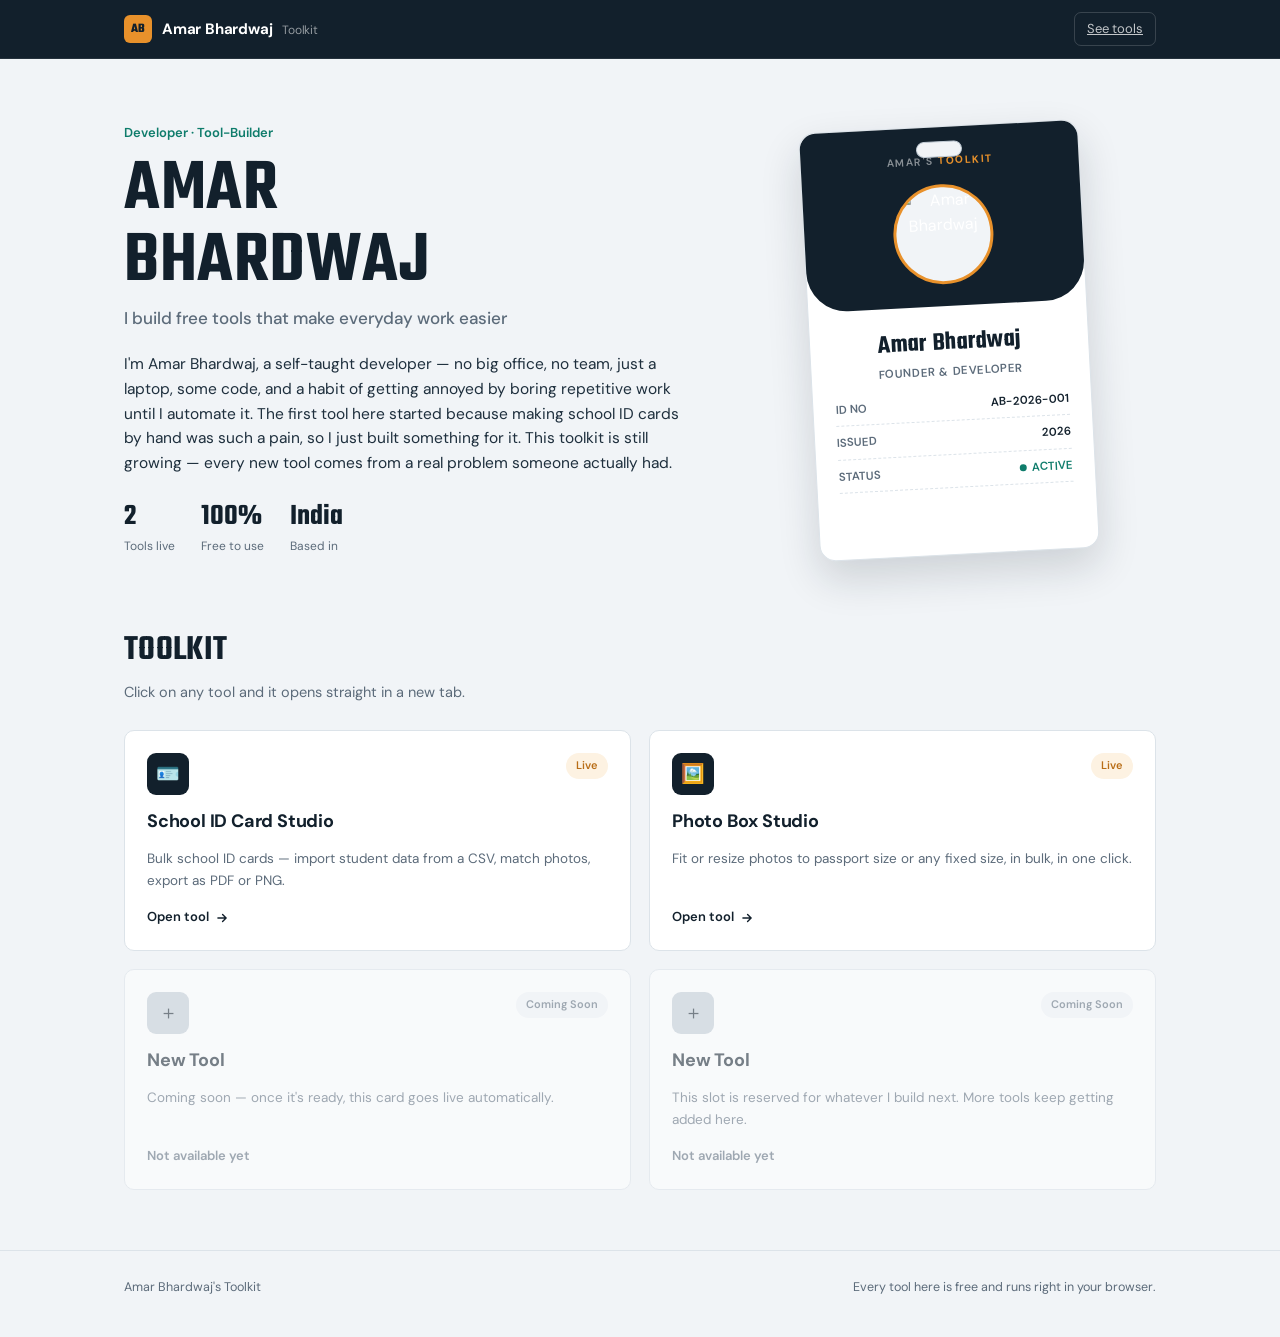
==== index.html @ d5d535b2 "Add files via upload" ====
<!DOCTYPE html>
<html lang="en">
<head>
<meta charset="utf-8">
<meta name="viewport" content="width=device-width, initial-scale=1">
<title>Amar Bhardwaj — Toolkit</title>
<link rel="preconnect" href="https://fonts.googleapis.com">
<link rel="preconnect" href="https://fonts.gstatic.com" crossorigin>
<link href="https://fonts.googleapis.com/css2?family=DM+Sans:ital,wght@0,400;0,500;0,700;1,400&family=Teko:wght@500;600;700&display=swap" rel="stylesheet">
<link rel="stylesheet" href="style.css">
</head>
<body>

<header class="topbar">
  <div class="wrap">
    <div class="mk">AB</div>
    <div class="tb-name">Amar Bhardwaj <span>Toolkit</span></div>
    <div class="sp"></div>
    <a class="tb-link" href="#tools">See tools</a>
  </div>
</header>

<section class="hero">
  <div class="wrap hero-grid">
    <div>
      <div class="eyebrow">Developer · Tool-Builder</div>
      <h1>Amar<br>Bhardwaj</h1>
      <div class="role">I build free tools that make everyday work easier</div>
      <p class="bio">
        I'm Amar Bhardwaj, a self-taught developer — no big office, no team, just a laptop, some code,
        and a habit of getting annoyed by boring repetitive work until I automate it. The first tool
        here started because making school ID cards by hand was such a pain, so I just built something
        for it. This toolkit is still growing — every new tool comes from a real problem someone actually
        had.
      </p>
      <div class="stat-row">
        <div class="stat"><b id="toolCount">2</b><span>Tools live</span></div>
        <div class="stat"><b>100%</b><span>Free to use</span></div>
        <div class="stat"><b>India</b><span>Based in</span></div>
      </div>
    </div>

    <div class="badge-holder">
      <div class="badge">
        <div class="badge-top">
          <div class="org">AMAR'S <b>TOOLKIT</b></div>
          <div class="badge-photo"><img src="assets/amar.jpg" alt="Amar Bhardwaj"></div>
        </div>
        <div class="badge-name">Amar Bhardwaj</div>
        <div class="badge-role">FOUNDER &amp; DEVELOPER</div>
        <div class="badge-fields">
          <div class="bf"><b>ID NO</b><span>AB-2026-001</span></div>
          <div class="bf"><b>ISSUED</b><span>2026</span></div>
          <div class="bf"><b>STATUS</b><span class="live">ACTIVE</span></div>
        </div>
        <div class="badge-barcode" aria-hidden="true">
          <i style="flex-grow:2"></i><i></i><i style="flex-grow:3"></i><i></i><i style="flex-grow:2"></i><i></i><i style="flex-grow:1"></i><i style="flex-grow:2"></i><i></i><i style="flex-grow:3"></i>
        </div>
      </div>
    </div>
  </div>
</section>

<section class="section" id="tools">
  <div class="wrap">
    <div class="sec-head">
      <h2>Toolkit</h2>
      <p>Click on any tool and it opens straight in a new tab.</p>
    </div>
    <div class="tool-grid" id="toolGrid"></div>
  </div>
</section>

<footer>
  <div class="wrap">
    <p>Amar Bhardwaj's Toolkit</p>
    <p>Every tool here is free and runs right in your browser.</p>
  </div>
</footer>

<script src="script.js"></script>
</body>
</html>
---- style.css ----
:root{
  --ink:#12202C; --ink-2:#1E2F3D; --ink-3:#5C6B7A;
  --paper:#F1F4F7; --panel:#FFFFFF;
  --line:#DCE3E9; --line-2:#C3CDD6;
  --amber:#E8912B; --amber-soft:#FDF2E2; --amber-deep:#B96E17;
  --teal:#0E7C6B; --teal-soft:#E3F3F0;
  --r:10px;
}
*{box-sizing:border-box;margin:0;padding:0}
html{scroll-behavior:smooth}
body{
  font-family:'DM Sans',system-ui,-apple-system,sans-serif;
  background:var(--paper); color:var(--ink);
  line-height:1.6; -webkit-font-smoothing:antialiased;
}
img{max-width:100%;display:block}
a{color:inherit}
.wrap{max-width:1080px;margin:0 auto;padding:0 24px}

/* ===== TOPBAR ===== */
.topbar{
  background:var(--ink); color:#fff;
  position:sticky; top:0; z-index:40;
  border-bottom:1px solid rgba(255,255,255,.08);
}
.topbar .wrap{
  height:58px; display:flex; align-items:center; gap:10px;
}
.topbar .mk{
  width:28px;height:28px;border-radius:6px;background:var(--amber);
  display:grid;place-items:center;color:var(--ink);font-weight:800;font-size:13px;
  font-family:'Teko',sans-serif; letter-spacing:.5px;
}
.topbar .tb-name{font-weight:700;font-size:15px;letter-spacing:-.2px}
.topbar .tb-name span{font-weight:400;color:rgba(255,255,255,.55);font-size:12px;margin-left:6px}
.topbar .sp{flex:1}
.topbar .tb-link{
  font-size:13px;color:rgba(255,255,255,.75);padding:6px 12px;border-radius:7px;
  border:1px solid rgba(255,255,255,.16);
}
.topbar .tb-link:hover{color:#fff;background:rgba(255,255,255,.08)}

/* ===== HERO ===== */
.hero{padding:64px 0 56px}
.hero-grid{
  display:grid; grid-template-columns:1.15fr .85fr; gap:56px; align-items:center;
}
@media(max-width:860px){.hero-grid{grid-template-columns:1fr; gap:40px}}

.eyebrow{
  font-size:13px; color:var(--teal); font-weight:600; margin-bottom:10px;
}
.hero h1{
  font-family:'Teko',sans-serif; font-weight:600; letter-spacing:.5px;
  font-size:clamp(46px,7vw,74px); line-height:.98; color:var(--ink);
  text-transform:uppercase;
}
.hero .role{
  font-size:17px; color:var(--ink-3); font-weight:500; margin-top:6px;
}
.hero p.bio{
  margin-top:20px; font-size:15.5px; color:var(--ink-2); max-width:56ch;
}
.stat-row{display:flex; gap:26px; margin-top:26px; flex-wrap:wrap}
.stat b{display:block; font-family:'Teko',sans-serif; font-size:30px; font-weight:600; color:var(--ink); line-height:1}
.stat span{font-size:12px; color:var(--ink-3)}

/* ===== ID BADGE ===== */
.badge-holder{display:flex; justify-content:center}
.badge{
  position:relative; width:280px; background:var(--panel);
  border-radius:16px; box-shadow:0 18px 40px rgba(18,32,44,.16);
  padding:34px 22px 22px; transform:rotate(-3deg);
  transition:transform .35s ease;
  border:1px solid var(--line);
}
.badge:hover{transform:rotate(0deg)}
.badge::before{
  content:''; position:absolute; top:14px; left:50%; transform:translateX(-50%);
  width:44px; height:14px; border-radius:20px; background:var(--paper);
  border:1px solid var(--line-2);
}
.badge-top{
  background:var(--ink); color:#fff; margin:-34px -22px 16px; padding:26px 22px 22px;
  border-radius:16px 16px 40px 40px; text-align:center;
}
.badge-top .org{font-size:10.5px; letter-spacing:1.5px; color:rgba(255,255,255,.5); font-weight:600}
.badge-top .org b{color:var(--amber)}
.badge-photo{
  width:100px; height:100px; border-radius:50%; overflow:hidden;
  margin:14px auto 0; border:3px solid var(--amber); background:var(--paper);
}
.badge-photo img{width:100%;height:100%;object-fit:cover}
.badge-name{
  font-family:'Teko',sans-serif; font-size:26px; font-weight:600; letter-spacing:.3px;
  text-align:center; margin-top:4px;
}
.badge-role{text-align:center; font-size:11.5px; color:var(--ink-3); font-weight:600; letter-spacing:.6px; margin-bottom:14px}
.badge-fields{display:flex; flex-direction:column; gap:8px}
.bf{display:flex; justify-content:space-between; font-size:11.5px; border-bottom:1px dashed var(--line); padding-bottom:6px}
.bf b{color:var(--ink-3); font-weight:600}
.bf span{font-weight:600}
.bf .live{color:var(--teal); display:flex; align-items:center; gap:5px}
.bf .live::before{content:''; width:7px; height:7px; border-radius:50%; background:var(--teal)}
.badge-barcode{margin-top:16px; height:28px; display:flex; gap:2px; align-items:flex-end}
.badge-barcode i{flex:1; background:var(--ink-2); opacity:.75}

/* ===== SECTION HEADS ===== */
.section{padding:8px 0 60px}
.sec-head{margin-bottom:26px}
.sec-head h2{font-family:'Teko',sans-serif; font-size:36px; font-weight:600; letter-spacing:.3px; text-transform:uppercase}
.sec-head p{color:var(--ink-3); font-size:14.5px; margin-top:2px}

/* ===== TOOL GRID ===== */
.tool-grid{display:grid; grid-template-columns:repeat(2,1fr); gap:18px}
@media(max-width:700px){.tool-grid{grid-template-columns:1fr}}

.tool-card{
  background:var(--panel); border:1px solid var(--line); border-radius:var(--r);
  padding:22px; display:flex; flex-direction:column; gap:12px;
  text-decoration:none; color:inherit; position:relative; overflow:hidden;
  transition:border-color .2s ease, box-shadow .2s ease;
}
.tool-card.active{cursor:pointer}
.tool-card.active:hover{border-color:var(--amber); box-shadow:0 10px 28px rgba(18,32,44,.1)}
.tool-card.locked{opacity:.55; cursor:not-allowed}
.tc-top{display:flex; align-items:flex-start; justify-content:space-between; gap:10px}
.tc-icon{
  width:42px; height:42px; border-radius:9px; background:var(--ink);
  display:grid; place-items:center; font-size:19px; flex:none;
}
.tool-card.locked .tc-icon{background:var(--line-2)}
.tag{
  font-size:11px; font-weight:600; padding:4px 10px; border-radius:20px;
  background:var(--amber-soft); color:var(--amber-deep);
}
.tag.soon{background:var(--paper); color:var(--ink-3)}
.tc-name{font-size:18px; font-weight:700; letter-spacing:-.2px}
.tc-desc{font-size:13.5px; color:var(--ink-3); flex:1}
.tc-cta{
  font-size:13px; font-weight:600; color:var(--ink); display:flex; align-items:center; gap:6px;
  margin-top:4px;
}
.tool-card.active:hover .tc-cta{color:var(--amber-deep)}
.tc-cta svg{transition:transform .2s ease}
.tool-card.active:hover .tc-cta svg{transform:translateX(3px)}

/* ===== FOOTER ===== */
footer{border-top:1px solid var(--line); padding:26px 0 40px}
footer .wrap{display:flex; justify-content:space-between; align-items:center; flex-wrap:wrap; gap:10px}
footer p{font-size:12.5px; color:var(--ink-3)}
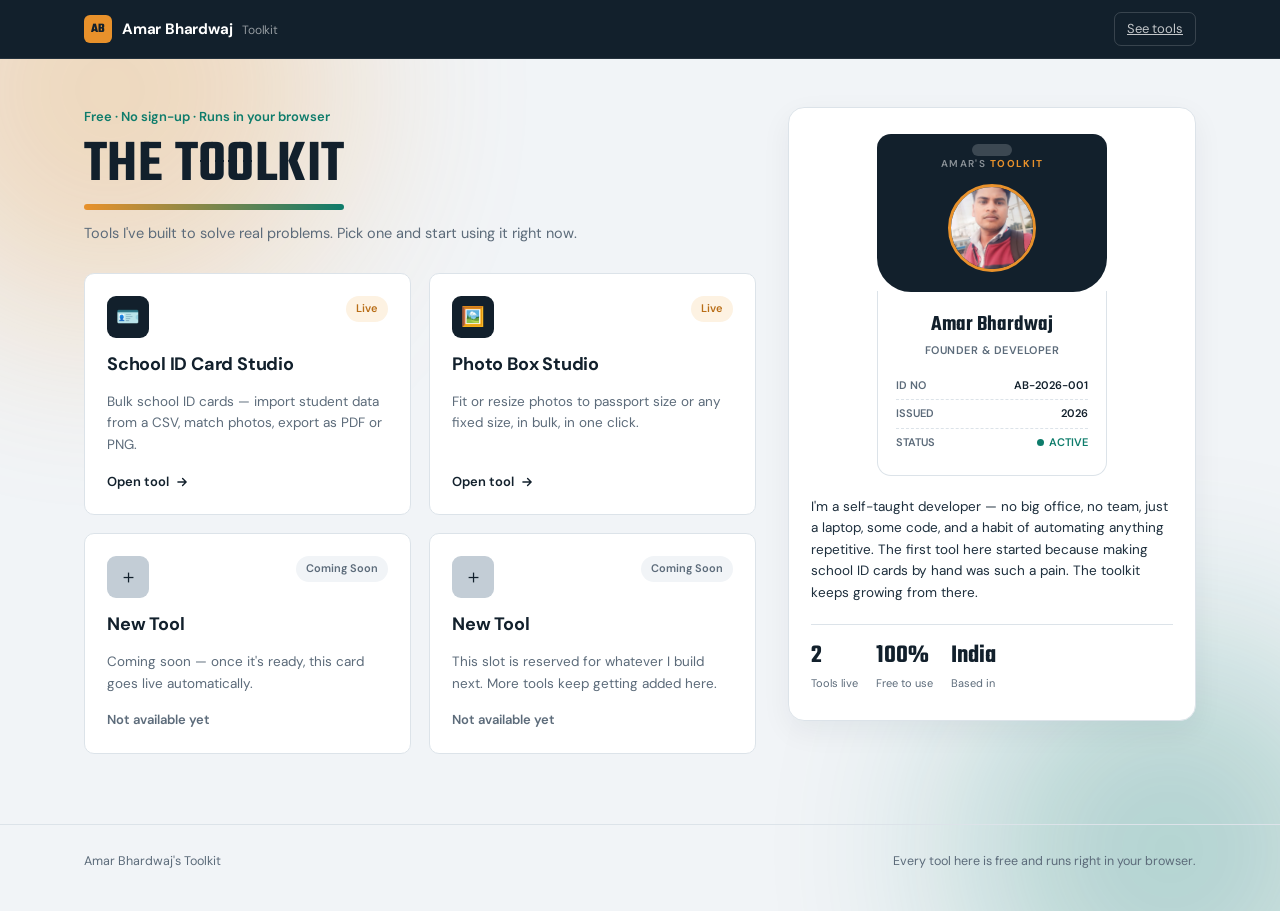
==== commit 68587eed: "Add files via upload" ====
--- a/index.html
+++ b/index.html
@@ -11,6 +11,9 @@
 </head>
 <body>
 
+<div class="bg-blob a" aria-hidden="true"></div>
+<div class="bg-blob b" aria-hidden="true"></div>
+
 <header class="topbar">
   <div class="wrap">
     <div class="mk">AB</div>
@@ -20,56 +23,48 @@
   </div>
 </header>
 
-<section class="hero">
-  <div class="wrap hero-grid">
-    <div>
-      <div class="eyebrow">Developer · Tool-Builder</div>
-      <h1>Amar<br>Bhardwaj</h1>
-      <div class="role">I build free tools that make everyday work easier</div>
-      <p class="bio">
-        I'm Amar Bhardwaj, a self-taught developer — no big office, no team, just a laptop, some code,
-        and a habit of getting annoyed by boring repetitive work until I automate it. The first tool
-        here started because making school ID cards by hand was such a pain, so I just built something
-        for it. This toolkit is still growing — every new tool comes from a real problem someone actually
-        had.
-      </p>
-      <div class="stat-row">
-        <div class="stat"><b id="toolCount">2</b><span>Tools live</span></div>
-        <div class="stat"><b>100%</b><span>Free to use</span></div>
-        <div class="stat"><b>India</b><span>Based in</span></div>
-      </div>
+<main class="dash">
+
+  <section class="col-tools" id="tools">
+    <div class="tools-head reveal" style="animation-delay:.05s">
+      <div class="eyebrow">Free · No sign-up · Runs in your browser</div>
+      <h1>The Toolkit</h1>
+      <p>Tools I've built to solve real problems. Pick one and start using it right now.</p>
     </div>
+    <div class="tool-grid" id="toolGrid"></div>
+  </section>
 
-    <div class="badge-holder">
+  <aside class="col-about">
+    <div class="about-panel reveal-side" style="animation-delay:.15s">
       <div class="badge">
         <div class="badge-top">
           <div class="org">AMAR'S <b>TOOLKIT</b></div>
           <div class="badge-photo"><img src="assets/amar.jpg" alt="Amar Bhardwaj"></div>
         </div>
-        <div class="badge-name">Amar Bhardwaj</div>
-        <div class="badge-role">FOUNDER &amp; DEVELOPER</div>
-        <div class="badge-fields">
+        <div class="badge-card">
+          <div class="badge-name">Amar Bhardwaj</div>
+          <div class="badge-role">FOUNDER &amp; DEVELOPER</div>
           <div class="bf"><b>ID NO</b><span>AB-2026-001</span></div>
           <div class="bf"><b>ISSUED</b><span>2026</span></div>
           <div class="bf"><b>STATUS</b><span class="live">ACTIVE</span></div>
         </div>
-        <div class="badge-barcode" aria-hidden="true">
-          <i style="flex-grow:2"></i><i></i><i style="flex-grow:3"></i><i></i><i style="flex-grow:2"></i><i></i><i style="flex-grow:1"></i><i style="flex-grow:2"></i><i></i><i style="flex-grow:3"></i>
-        </div>
+      </div>
+
+      <p class="about-bio">
+        I'm a self-taught developer — no big office, no team, just a laptop, some code, and a habit of
+        automating anything repetitive. The first tool here started because making school ID cards by
+        hand was such a pain. The toolkit keeps growing from there.
+      </p>
+
+      <div class="stat-row">
+        <div class="stat"><b id="toolCount">0</b><span>Tools live</span></div>
+        <div class="stat"><b>100%</b><span>Free to use</span></div>
+        <div class="stat"><b>India</b><span>Based in</span></div>
       </div>
     </div>
-  </div>
-</section>
+  </aside>
 
-<section class="section" id="tools">
-  <div class="wrap">
-    <div class="sec-head">
-      <h2>Toolkit</h2>
-      <p>Click on any tool and it opens straight in a new tab.</p>
-    </div>
-    <div class="tool-grid" id="toolGrid"></div>
-  </div>
-</section>
+</main>
 
 <footer>
   <div class="wrap">
--- a/style.css
+++ b/style.css
@@ -12,10 +12,23 @@
   font-family:'DM Sans',system-ui,-apple-system,sans-serif;
   background:var(--paper); color:var(--ink);
   line-height:1.6; -webkit-font-smoothing:antialiased;
+  position:relative; overflow-x:hidden;
 }
 img{max-width:100%;display:block}
 a{color:inherit}
-.wrap{max-width:1080px;margin:0 auto;padding:0 24px}
+.wrap{max-width:1160px;margin:0 auto;padding:0 24px}
+
+/* ===== AMBIENT BACKGROUND ===== */
+.bg-blob{
+  position:fixed; border-radius:50%; filter:blur(100px); z-index:-1; opacity:.28;
+  animation:floatBlob 16s ease-in-out infinite;
+}
+.bg-blob.a{width:460px;height:460px; background:var(--amber); top:-140px; left:-120px}
+.bg-blob.b{width:420px;height:420px; background:var(--teal); bottom:-160px; right:-100px; animation-duration:20s; animation-delay:-6s}
+@keyframes floatBlob{
+  0%,100%{transform:translate(0,0) scale(1)}
+  50%{transform:translate(40px,-26px) scale(1.06)}
+}
 
 /* ===== TOPBAR ===== */
 .topbar{
@@ -23,9 +36,7 @@
   position:sticky; top:0; z-index:40;
   border-bottom:1px solid rgba(255,255,255,.08);
 }
-.topbar .wrap{
-  height:58px; display:flex; align-items:center; gap:10px;
-}
+.topbar .wrap{ height:58px; display:flex; align-items:center; gap:10px; }
 .topbar .mk{
   width:28px;height:28px;border-radius:6px;background:var(--amber);
   display:grid;place-items:center;color:var(--ink);font-weight:800;font-size:13px;
@@ -36,99 +47,79 @@
 .topbar .sp{flex:1}
 .topbar .tb-link{
   font-size:13px;color:rgba(255,255,255,.75);padding:6px 12px;border-radius:7px;
-  border:1px solid rgba(255,255,255,.16);
+  border:1px solid rgba(255,255,255,.16); transition:background .2s,color .2s;
 }
 .topbar .tb-link:hover{color:#fff;background:rgba(255,255,255,.08)}
 
-/* ===== HERO ===== */
-.hero{padding:64px 0 56px}
-.hero-grid{
-  display:grid; grid-template-columns:1.15fr .85fr; gap:56px; align-items:center;
+/* ===== DASHBOARD ===== */
+.dash{
+  max-width:1160px;margin:0 auto;padding:48px 24px 70px;
+  display:grid; grid-template-columns:1.65fr 1fr; gap:32px; align-items:start;
 }
-@media(max-width:860px){.hero-grid{grid-template-columns:1fr; gap:40px}}
+.col-tools{order:1}
+.col-about{order:2; position:sticky; top:80px}
+@media(max-width:900px){
+  .dash{grid-template-columns:1fr}
+  .col-about{position:static}
+}
 
-.eyebrow{
-  font-size:13px; color:var(--teal); font-weight:600; margin-bottom:10px;
+/* ---- Tools heading (the hero) ---- */
+.tools-head{margin-bottom:28px}
+.tools-head .eyebrow{font-size:13px; color:var(--teal); font-weight:600; margin-bottom:8px}
+.tools-head h1{
+  font-family:'Teko',sans-serif; font-weight:600; letter-spacing:.4px;
+  font-size:clamp(42px,5.5vw,60px); line-height:1; text-transform:uppercase;
+  display:inline-block; position:relative;
 }
-.hero h1{
-  font-family:'Teko',sans-serif; font-weight:600; letter-spacing:.5px;
-  font-size:clamp(46px,7vw,74px); line-height:.98; color:var(--ink);
-  text-transform:uppercase;
+.tools-head h1::after{
+  content:''; display:block; height:6px; margin-top:8px; border-radius:6px;
+  background:linear-gradient(90deg, var(--amber), var(--teal), var(--amber));
+  background-size:200% 100%; animation:shimmer 4s ease-in-out infinite;
 }
-.hero .role{
-  font-size:17px; color:var(--ink-3); font-weight:500; margin-top:6px;
+@keyframes shimmer{
+  0%{background-position:0% 50%} 50%{background-position:100% 50%} 100%{background-position:0% 50%}
 }
-.hero p.bio{
-  margin-top:20px; font-size:15.5px; color:var(--ink-2); max-width:56ch;
-}
-.stat-row{display:flex; gap:26px; margin-top:26px; flex-wrap:wrap}
-.stat b{display:block; font-family:'Teko',sans-serif; font-size:30px; font-weight:600; color:var(--ink); line-height:1}
-.stat span{font-size:12px; color:var(--ink-3)}
+.tools-head p{color:var(--ink-3); font-size:14.5px; margin-top:12px; max-width:52ch}
 
-/* ===== ID BADGE ===== */
-.badge-holder{display:flex; justify-content:center}
-.badge{
-  position:relative; width:280px; background:var(--panel);
-  border-radius:16px; box-shadow:0 18px 40px rgba(18,32,44,.16);
-  padding:34px 22px 22px; transform:rotate(-3deg);
-  transition:transform .35s ease;
-  border:1px solid var(--line);
-}
-.badge:hover{transform:rotate(0deg)}
-.badge::before{
-  content:''; position:absolute; top:14px; left:50%; transform:translateX(-50%);
-  width:44px; height:14px; border-radius:20px; background:var(--paper);
-  border:1px solid var(--line-2);
-}
-.badge-top{
-  background:var(--ink); color:#fff; margin:-34px -22px 16px; padding:26px 22px 22px;
-  border-radius:16px 16px 40px 40px; text-align:center;
-}
-.badge-top .org{font-size:10.5px; letter-spacing:1.5px; color:rgba(255,255,255,.5); font-weight:600}
-.badge-top .org b{color:var(--amber)}
-.badge-photo{
-  width:100px; height:100px; border-radius:50%; overflow:hidden;
-  margin:14px auto 0; border:3px solid var(--amber); background:var(--paper);
-}
-.badge-photo img{width:100%;height:100%;object-fit:cover}
-.badge-name{
-  font-family:'Teko',sans-serif; font-size:26px; font-weight:600; letter-spacing:.3px;
-  text-align:center; margin-top:4px;
-}
-.badge-role{text-align:center; font-size:11.5px; color:var(--ink-3); font-weight:600; letter-spacing:.6px; margin-bottom:14px}
-.badge-fields{display:flex; flex-direction:column; gap:8px}
-.bf{display:flex; justify-content:space-between; font-size:11.5px; border-bottom:1px dashed var(--line); padding-bottom:6px}
-.bf b{color:var(--ink-3); font-weight:600}
-.bf span{font-weight:600}
-.bf .live{color:var(--teal); display:flex; align-items:center; gap:5px}
-.bf .live::before{content:''; width:7px; height:7px; border-radius:50%; background:var(--teal)}
-.badge-barcode{margin-top:16px; height:28px; display:flex; gap:2px; align-items:flex-end}
-.badge-barcode i{flex:1; background:var(--ink-2); opacity:.75}
-
-/* ===== SECTION HEADS ===== */
-.section{padding:8px 0 60px}
-.sec-head{margin-bottom:26px}
-.sec-head h2{font-family:'Teko',sans-serif; font-size:36px; font-weight:600; letter-spacing:.3px; text-transform:uppercase}
-.sec-head p{color:var(--ink-3); font-size:14.5px; margin-top:2px}
+/* ---- Entrance animation ---- */
+@keyframes riseIn{ from{opacity:0; transform:translateY(18px)} to{opacity:1; transform:translateY(0)} }
+@keyframes slideInR{ from{opacity:0; transform:translateX(24px)} to{opacity:1; transform:translateX(0)} }
+.reveal{animation:riseIn .6s cubic-bezier(.2,.7,.3,1) both}
+.reveal-side{animation:slideInR .6s cubic-bezier(.2,.7,.3,1) both}
 
 /* ===== TOOL GRID ===== */
 .tool-grid{display:grid; grid-template-columns:repeat(2,1fr); gap:18px}
-@media(max-width:700px){.tool-grid{grid-template-columns:1fr}}
+@media(max-width:620px){.tool-grid{grid-template-columns:1fr}}
 
 .tool-card{
+  --x:50%; --y:50%;
   background:var(--panel); border:1px solid var(--line); border-radius:var(--r);
   padding:22px; display:flex; flex-direction:column; gap:12px;
   text-decoration:none; color:inherit; position:relative; overflow:hidden;
-  transition:border-color .2s ease, box-shadow .2s ease;
+  transition:transform .25s ease, box-shadow .25s ease, border-color .25s ease;
 }
-.tool-card.active{cursor:pointer}
-.tool-card.active:hover{border-color:var(--amber); box-shadow:0 10px 28px rgba(18,32,44,.1)}
+.tool-card.active:hover{
+  transform:translateY(-4px);
+  box-shadow:0 16px 34px rgba(18,32,44,.14);
+  border-color:transparent;
+}
+.tool-card.active::before{
+  content:''; position:absolute; inset:0; border-radius:inherit; padding:1.4px;
+  background:radial-gradient(280px circle at var(--x) var(--y), var(--amber), transparent 65%);
+  -webkit-mask:linear-gradient(#000 0 0) content-box, linear-gradient(#000 0 0);
+  -webkit-mask-composite:xor; mask-composite:exclude;
+  opacity:0; transition:opacity .3s ease; pointer-events:none;
+}
+.tool-card.active:hover::before{opacity:1}
 .tool-card.locked{opacity:.55; cursor:not-allowed}
+
 .tc-top{display:flex; align-items:flex-start; justify-content:space-between; gap:10px}
 .tc-icon{
   width:42px; height:42px; border-radius:9px; background:var(--ink);
   display:grid; place-items:center; font-size:19px; flex:none;
+  transition:transform .3s ease;
 }
+.tool-card.active:hover .tc-icon{transform:rotate(-8deg) scale(1.05)}
 .tool-card.locked .tc-icon{background:var(--line-2)}
 .tag{
   font-size:11px; font-weight:600; padding:4px 10px; border-radius:20px;
@@ -145,7 +136,64 @@
 .tc-cta svg{transition:transform .2s ease}
 .tool-card.active:hover .tc-cta svg{transform:translateX(3px)}
 
+/* ===== ABOUT SIDEBAR ===== */
+.about-panel{
+  background:var(--panel); border:1px solid var(--line); border-radius:16px;
+  padding:26px 22px; box-shadow:0 10px 30px rgba(18,32,44,.06);
+}
+
+/* ---- ID Badge ---- */
+.badge{position:relative; margin:0 auto 20px; width:100%; max-width:230px}
+.badge-top{
+  background:var(--ink); color:#fff; padding:22px 18px 20px; border-radius:14px 14px 34px 34px;
+  text-align:center; position:relative;
+}
+.badge-top::before{
+  content:''; position:absolute; top:10px; left:50%; transform:translateX(-50%);
+  width:40px; height:12px; border-radius:20px; background:rgba(255,255,255,.18);
+}
+.badge-top .org{font-size:10px; letter-spacing:1.4px; color:rgba(255,255,255,.5); font-weight:600}
+.badge-top .org b{color:var(--amber)}
+.badge-photo{
+  width:88px; height:88px; border-radius:50%; overflow:hidden;
+  margin:12px auto 0; border:3px solid var(--amber); background:var(--paper);
+}
+.badge-photo img{width:100%;height:100%;object-fit:cover}
+.badge-card{
+  background:var(--panel); border:1px solid var(--line); border-top:none;
+  border-radius:0 0 14px 14px; padding:16px 18px 18px; margin-top:-1px;
+}
+.badge-name{font-family:'Teko',sans-serif; font-size:22px; font-weight:600; text-align:center}
+.badge-role{text-align:center; font-size:11px; color:var(--ink-3); font-weight:600; letter-spacing:.5px; margin-bottom:12px}
+.bf{display:flex; justify-content:space-between; font-size:11px; border-bottom:1px dashed var(--line); padding:5px 0}
+.bf:last-child{border-bottom:none}
+.bf b{color:var(--ink-3); font-weight:600}
+.bf span{font-weight:600}
+.bf .live{color:var(--teal); display:flex; align-items:center; gap:5px}
+.bf .live::before{
+  content:''; width:7px; height:7px; border-radius:50%; background:var(--teal);
+  animation:pulseDot 2s infinite;
+}
+@keyframes pulseDot{
+  0%{box-shadow:0 0 0 0 rgba(14,124,107,.45)}
+  70%{box-shadow:0 0 0 7px rgba(14,124,107,0)}
+  100%{box-shadow:0 0 0 0 rgba(14,124,107,0)}
+}
+
+/* ---- Bio + stats ---- */
+.about-bio{font-size:13.5px; color:var(--ink-2); margin-top:18px}
+.stat-row{display:flex; gap:18px; margin-top:20px; padding-top:18px; border-top:1px solid var(--line); flex-wrap:wrap}
+.stat b{display:block; font-family:'Teko',sans-serif; font-size:26px; font-weight:600; color:var(--ink); line-height:1}
+.stat span{font-size:11px; color:var(--ink-3)}
+
 /* ===== FOOTER ===== */
 footer{border-top:1px solid var(--line); padding:26px 0 40px}
 footer .wrap{display:flex; justify-content:space-between; align-items:center; flex-wrap:wrap; gap:10px}
 footer p{font-size:12.5px; color:var(--ink-3)}
+
+@media (prefers-reduced-motion: reduce){
+  .bg-blob{animation:none}
+  .tools-head h1::after{animation:none}
+  .reveal,.reveal-side{animation:none}
+  .bf .live::before{animation:none}
+}
